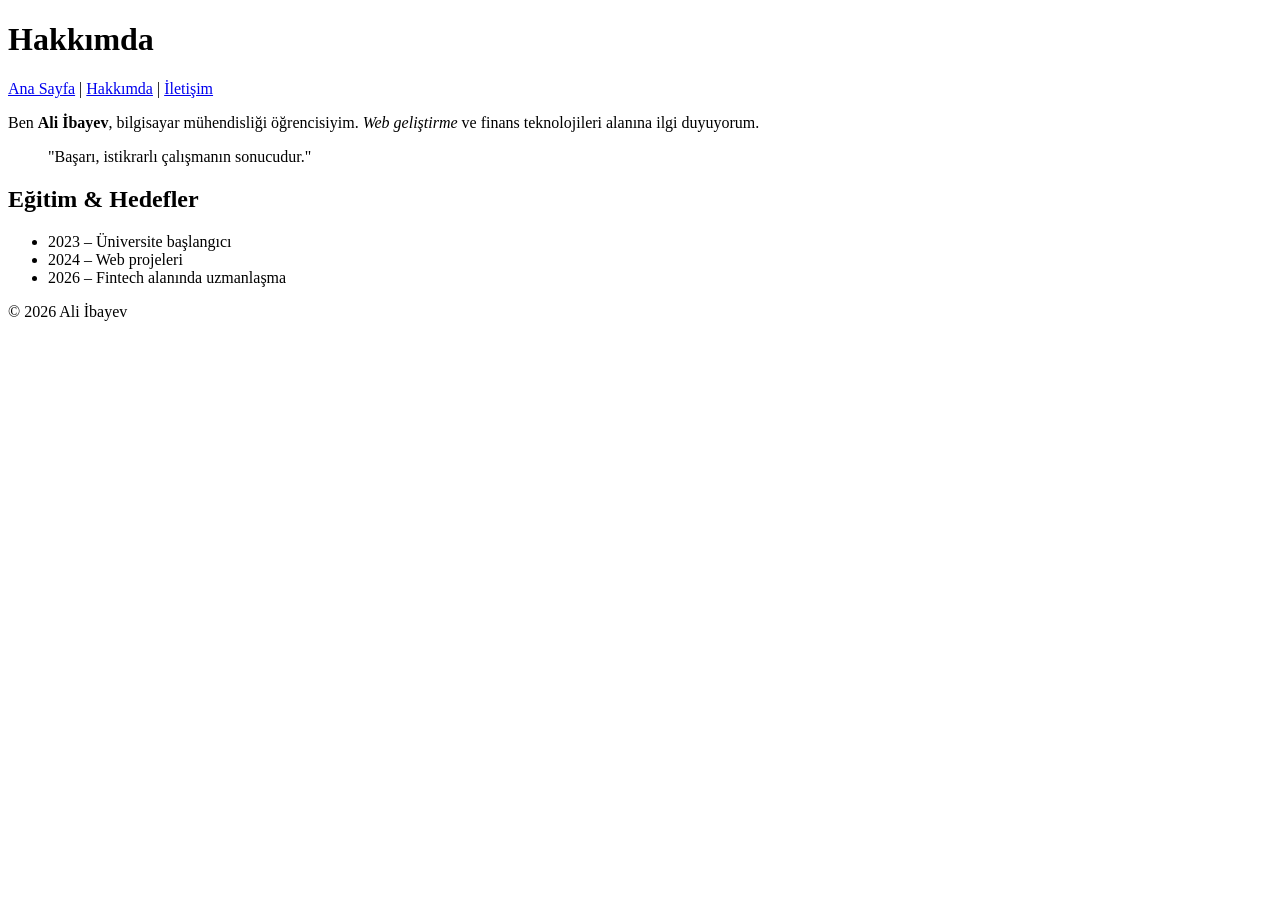
==== about.html @ ab86490a "Add files via upload" ====
<!DOCTYPE html>
<html lang="tr">
<head>
    <meta charset="UTF-8">
    <title>Hakkımda | Ali İbayev</title>
</head>
<body>

<header>
    <h1>Hakkımda</h1>
</header>

<nav>
    <a href="index.html">Ana Sayfa</a> |
    <a href="about.html">Hakkımda</a> |
    <a href="contact.html">İletişim</a>
</nav>

<main>
    <p>Ben <strong>Ali İbayev</strong>, bilgisayar mühendisliği öğrencisiyim.
    <em>Web geliştirme</em> ve finans teknolojileri alanına ilgi duyuyorum.</p>

    <blockquote>
        "Başarı, istikrarlı çalışmanın sonucudur."
    </blockquote>

    <h2>Eğitim & Hedefler</h2>
    <ul>
        <li>2023 – Üniversite başlangıcı</li>
        <li>2024 – Web projeleri</li>
        <li>2026 – Fintech alanında uzmanlaşma</li>
    </ul>
</main>

<footer>
    <p>© 2026 Ali İbayev</p>
</footer>

</body>
</html>
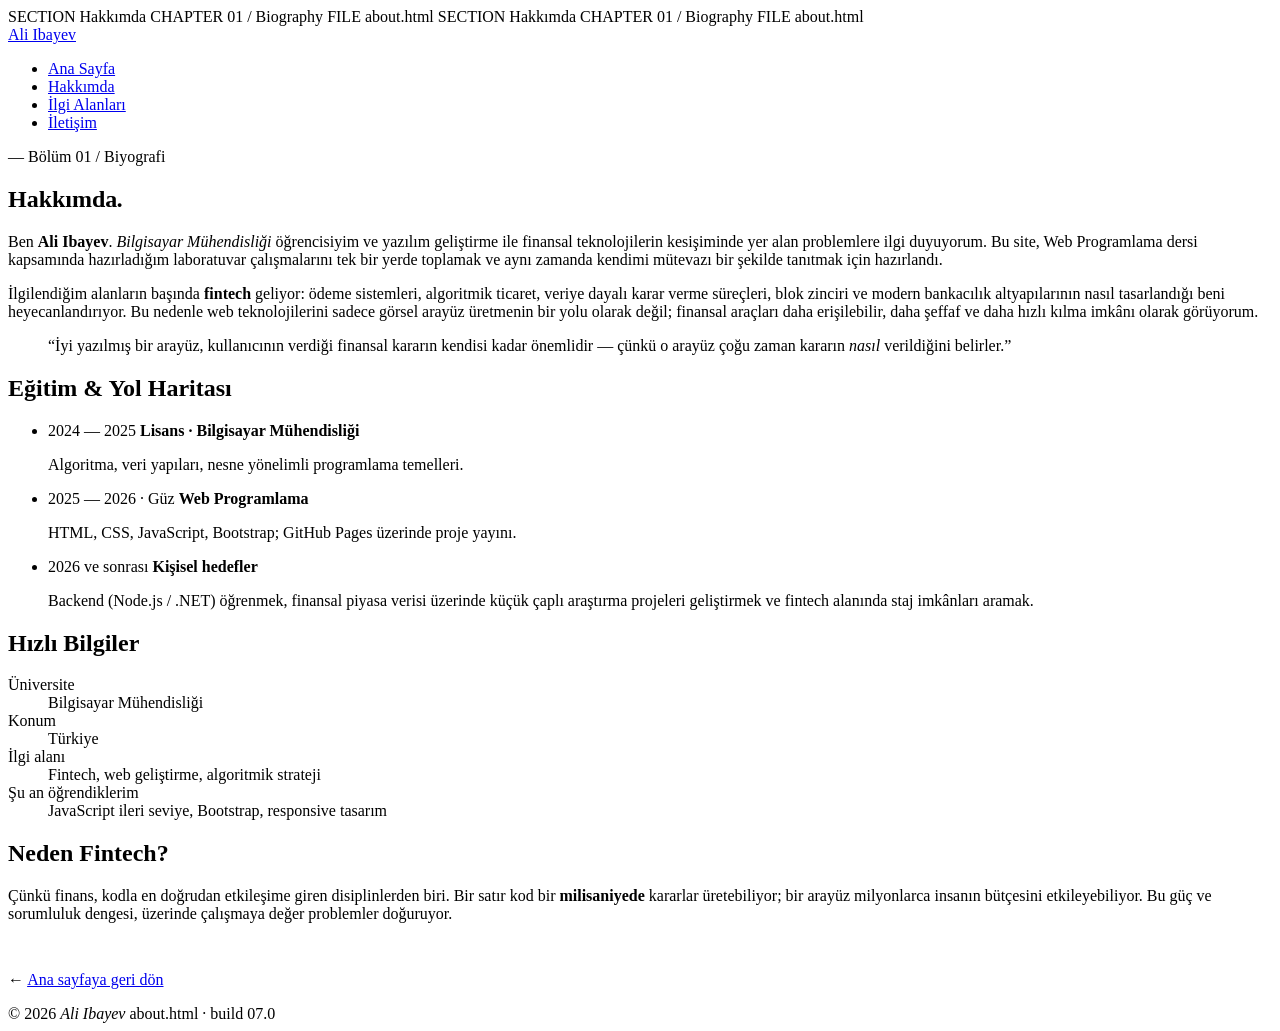
==== commit f8a663a9: "Update about.html" ====
--- a/about.html
+++ b/about.html
@@ -1,40 +1,123 @@
 <!DOCTYPE html>
 <html lang="tr">
 <head>
-    <meta charset="UTF-8">
-    <title>Hakkımda | Ali İbayev</title>
+  <meta charset="UTF-8" />
+  <meta name="viewport" content="width=device-width, initial-scale=1.0" />
+  <title>Hakkımda — Ali Ibayev</title>
+  <link rel="preconnect" href="https://fonts.googleapis.com" />
+  <link rel="preconnect" href="https://fonts.gstatic.com" crossorigin />
+  <link href="https://fonts.googleapis.com/css2?family=Fraunces:ital,opsz,wght@0,9..144,300;0,9..144,400;0,9..144,500;1,9..144,300;1,9..144,400&family=Inter+Tight:wght@300;400;500;600&family=JetBrains+Mono:wght@400;500&display=swap" rel="stylesheet" />
+  <link rel="stylesheet" href="styles/main.css" />
 </head>
 <body>
 
-<header>
-    <h1>Hakkımda</h1>
-</header>
+  <div class="ticker" aria-hidden="true">
+    <div class="ticker-track">
+      <span class="ticker-item"><span class="sym">SECTION</span> Hakkımda</span>
+      <span class="ticker-item"><span class="dot"></span></span>
+      <span class="ticker-item"><span class="sym">CHAPTER</span> 01 / Biography</span>
+      <span class="ticker-item"><span class="dot"></span></span>
+      <span class="ticker-item"><span class="sym">FILE</span> about.html</span>
+      <span class="ticker-item"><span class="dot"></span></span>
+      <span class="ticker-item"><span class="sym">SECTION</span> Hakkımda</span>
+      <span class="ticker-item"><span class="dot"></span></span>
+      <span class="ticker-item"><span class="sym">CHAPTER</span> 01 / Biography</span>
+      <span class="ticker-item"><span class="dot"></span></span>
+      <span class="ticker-item"><span class="sym">FILE</span> about.html</span>
+      <span class="ticker-item"><span class="dot"></span></span>
+    </div>
+  </div>
 
-<nav>
-    <a href="index.html">Ana Sayfa</a> |
-    <a href="about.html">Hakkımda</a> |
-    <a href="contact.html">İletişim</a>
-</nav>
+  <header class="site-nav">
+    <div class="nav-inner">
+      <a href="index.html" class="brand"><span class="brand-mark"></span>Ali Ibayev</a>
+      <nav>
+        <ul class="nav-links">
+          <li><a href="index.html">Ana Sayfa</a></li>
+          <li><a href="about.html">Hakkımda</a></li>
+          <li><a href="interests.html">İlgi Alanları</a></li>
+          <li><a href="contact.html">İletişim</a></li>
+        </ul>
+      </nav>
+    </div>
+  </header>
 
-<main>
-    <p>Ben <strong>Ali İbayev</strong>, bilgisayar mühendisliği öğrencisiyim.
-    <em>Web geliştirme</em> ve finans teknolojileri alanına ilgi duyuyorum.</p>
+  <article class="article">
+    <p class="kicker reveal reveal-1">— Bölüm 01 / Biyografi</p>
+    <h1 class="reveal reveal-2">Hakkımda<em>.</em></h1>
+
+    <p class="reveal reveal-3">
+      Ben <strong>Ali Ibayev</strong>. <em>Bilgisayar Mühendisliği</em> öğrencisiyim ve yazılım
+      geliştirme ile finansal teknolojilerin kesişiminde yer alan problemlere ilgi duyuyorum.
+      Bu site, Web Programlama dersi kapsamında hazırladığım laboratuvar çalışmalarını tek bir
+      yerde toplamak ve aynı zamanda kendimi mütevazı bir şekilde tanıtmak için hazırlandı.
+    </p>
+
+    <p>
+      İlgilendiğim alanların başında <strong>fintech</strong> geliyor: ödeme sistemleri,
+      algoritmik ticaret, veriye dayalı karar verme süreçleri, blok zinciri ve modern bankacılık
+      altyapılarının nasıl tasarlandığı beni heyecanlandırıyor. Bu nedenle web teknolojilerini
+      sadece görsel arayüz üretmenin bir yolu olarak değil; finansal araçları daha erişilebilir,
+      daha şeffaf ve daha hızlı kılma imkânı olarak görüyorum.
+    </p>
 
     <blockquote>
-        "Başarı, istikrarlı çalışmanın sonucudur."
+      “İyi yazılmış bir arayüz, kullanıcının verdiği finansal kararın kendisi kadar
+      önemlidir — çünkü o arayüz çoğu zaman kararın <em>nasıl</em> verildiğini belirler.”
     </blockquote>
 
-    <h2>Eğitim & Hedefler</h2>
-    <ul>
-        <li>2023 – Üniversite başlangıcı</li>
-        <li>2024 – Web projeleri</li>
-        <li>2026 – Fintech alanında uzmanlaşma</li>
+    <h2>Eğitim &amp; Yol Haritası</h2>
+
+    <ul class="timeline">
+      <li>
+        <span class="year">2024 — 2025</span>
+        <strong>Lisans · Bilgisayar Mühendisliği</strong>
+        <p>Algoritma, veri yapıları, nesne yönelimli programlama temelleri.</p>
+      </li>
+      <li>
+        <span class="year">2025 — 2026 · Güz</span>
+        <strong>Web Programlama</strong>
+        <p>HTML, CSS, JavaScript, Bootstrap; GitHub Pages üzerinde proje yayını.</p>
+      </li>
+      <li>
+        <span class="year">2026 ve sonrası</span>
+        <strong>Kişisel hedefler</strong>
+        <p>Backend (Node.js / .NET) öğrenmek, finansal piyasa verisi üzerinde küçük çaplı
+           araştırma projeleri geliştirmek ve fintech alanında staj imkânları aramak.</p>
+      </li>
     </ul>
-</main>
 
-<footer>
-    <p>© 2026 Ali İbayev</p>
-</footer>
+    <h2>Hızlı Bilgiler</h2>
+    <dl>
+      <dt>Üniversite</dt>
+      <dd>Bilgisayar Mühendisliği</dd>
+      <dt>Konum</dt>
+      <dd>Türkiye</dd>
+      <dt>İlgi alanı</dt>
+      <dd>Fintech, web geliştirme, algoritmik strateji</dd>
+      <dt>Şu an öğrendiklerim</dt>
+      <dd>JavaScript ileri seviye, Bootstrap, responsive tasarım</dd>
+    </dl>
+
+    <h2>Neden Fintech?</h2>
+    <p>
+      Çünkü finans, kodla en doğrudan etkileşime giren disiplinlerden biri. Bir satır kod
+      bir <strong>milisaniyede</strong> kararlar üretebiliyor; bir arayüz milyonlarca insanın
+      bütçesini etkileyebiliyor. Bu güç ve sorumluluk dengesi, üzerinde çalışmaya değer
+      problemler doğuruyor.
+    </p>
+
+    <p style="margin-top:3rem;">
+      ← <a href="index.html">Ana sayfaya geri dön</a>
+    </p>
+  </article>
+
+  <footer class="site-footer">
+    <div class="footer-inner">
+      <span class="copy">© 2026 <em>Ali Ibayev</em></span>
+      <span class="copy">about.html · build 07.0</span>
+    </div>
+  </footer>
 
 </body>
-</html>+</html>
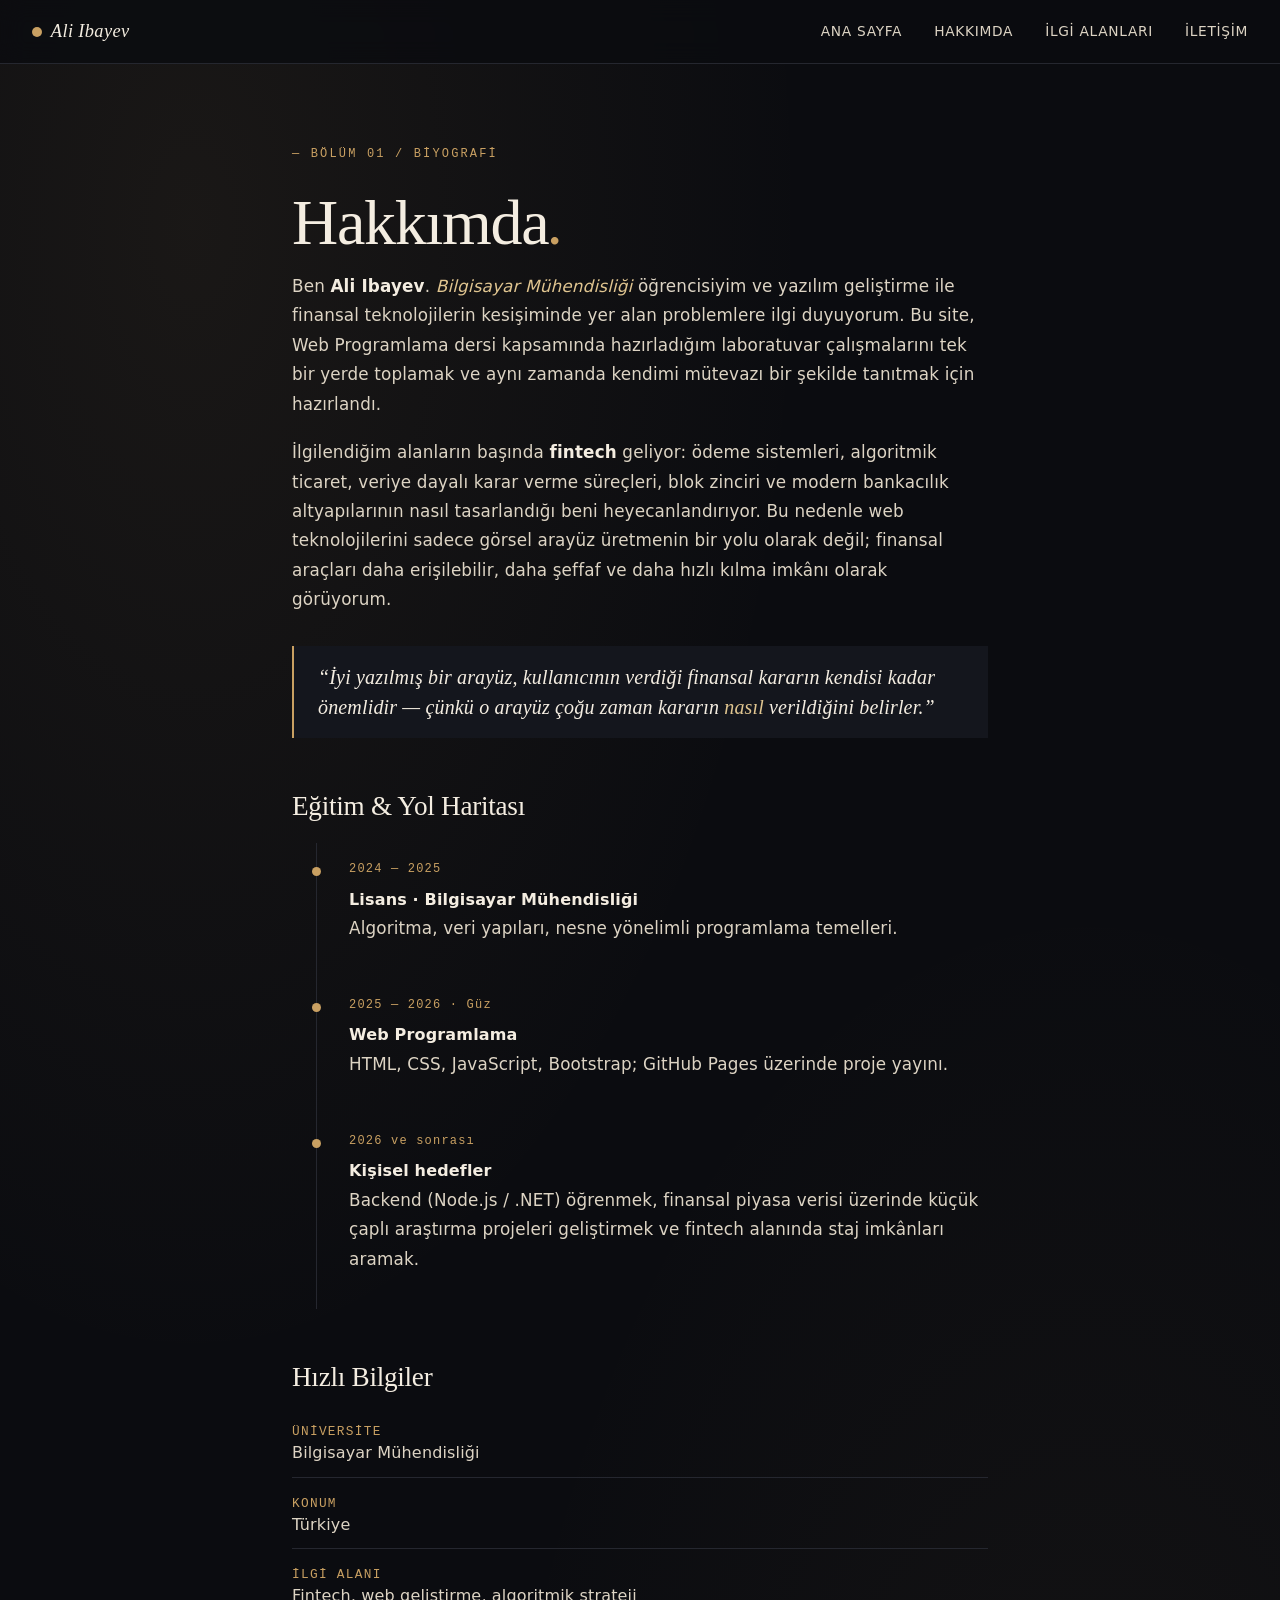
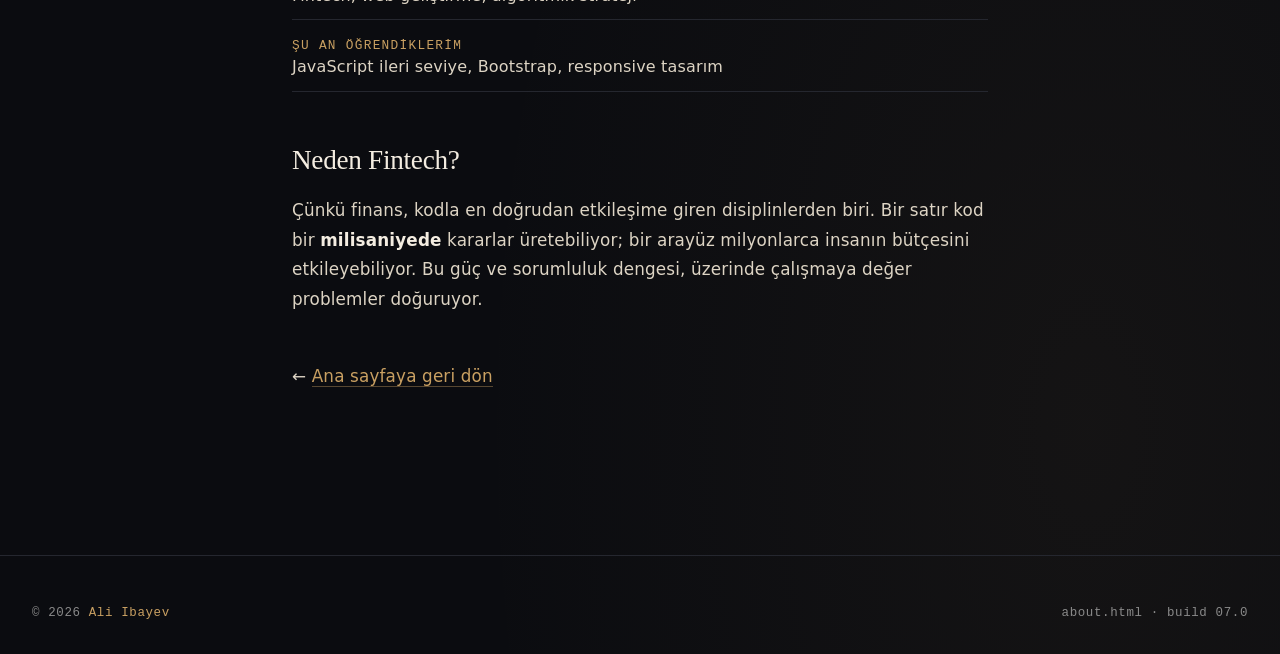
==== commit 7a5dca33: "Add files via upload" ====
--- a/about.html
+++ b/about.html
@@ -10,24 +10,6 @@
   <link rel="stylesheet" href="styles/main.css" />
 </head>
 <body>
-
-  <div class="ticker" aria-hidden="true">
-    <div class="ticker-track">
-      <span class="ticker-item"><span class="sym">SECTION</span> Hakkımda</span>
-      <span class="ticker-item"><span class="dot"></span></span>
-      <span class="ticker-item"><span class="sym">CHAPTER</span> 01 / Biography</span>
-      <span class="ticker-item"><span class="dot"></span></span>
-      <span class="ticker-item"><span class="sym">FILE</span> about.html</span>
-      <span class="ticker-item"><span class="dot"></span></span>
-      <span class="ticker-item"><span class="sym">SECTION</span> Hakkımda</span>
-      <span class="ticker-item"><span class="dot"></span></span>
-      <span class="ticker-item"><span class="sym">CHAPTER</span> 01 / Biography</span>
-      <span class="ticker-item"><span class="dot"></span></span>
-      <span class="ticker-item"><span class="sym">FILE</span> about.html</span>
-      <span class="ticker-item"><span class="dot"></span></span>
-    </div>
-  </div>
-
   <header class="site-nav">
     <div class="nav-inner">
       <a href="index.html" class="brand"><span class="brand-mark"></span>Ali Ibayev</a>
--- a/styles/main.css
+++ b/styles/main.css
@@ -0,0 +1,596 @@
+/* =========================================================
+   Ali Ibayev — Portfolio main stylesheet
+   Editorial / fintech aesthetic — ink + cream + warm amber
+   ========================================================= */
+
+:root {
+  --ink: #0b0c10;
+  --ink-soft: #14161d;
+  --line: #25272f;
+  --paper: #f4ede1;
+  --paper-dim: #ddd4c4;
+  --mute: #8a8a8a;
+  --accent: #c9a062;
+  --accent-soft: #e0c590;
+  --green: #6fae6a;
+  --red: #c46b5a;
+  --radius: 4px;
+  --serif: "Fraunces", "Times New Roman", serif;
+  --sans: "Inter Tight", "Helvetica Neue", system-ui, sans-serif;
+  --mono: "JetBrains Mono", "Courier New", monospace;
+}
+
+* { box-sizing: border-box; margin: 0; padding: 0; }
+
+html { scroll-behavior: smooth; }
+
+body {
+  background: var(--ink);
+  color: var(--paper);
+  font-family: var(--sans);
+  font-size: 16px;
+  line-height: 1.5;
+  letter-spacing: 0.01em;
+  min-height: 100vh;
+  overflow-x: hidden;
+  background-image:
+    radial-gradient(at 15% 10%, rgba(201,160,98,0.08), transparent 40%),
+    radial-gradient(at 85% 90%, rgba(201,160,98,0.05), transparent 40%);
+}
+
+/* ---------- Top ticker (fintech nod) ---------- */
+.ticker {
+  position: fixed;
+  top: 0; left: 0; right: 0;
+  z-index: 100;
+  background: var(--ink);
+  border-bottom: 1px solid var(--line);
+  font-family: var(--mono);
+  font-size: 11px;
+  letter-spacing: 0.08em;
+  overflow: hidden;
+  height: 32px;
+  display: flex;
+  align-items: center;
+}
+.ticker-track {
+  display: inline-flex;
+  white-space: nowrap;
+  animation: tickerScroll 60s linear infinite;
+  padding-left: 100%;
+}
+.ticker-item {
+  display: inline-flex;
+  align-items: center;
+  gap: 0.6rem;
+  padding: 0 1.6rem;
+  color: var(--paper-dim);
+}
+.ticker-item .sym { color: var(--accent); font-weight: 600; }
+.ticker-item .up { color: var(--green); }
+.ticker-item .dn { color: var(--red); }
+.ticker-item .dot {
+  width: 4px; height: 4px;
+  background: var(--mute);
+  border-radius: 50%;
+}
+@keyframes tickerScroll {
+  from { transform: translateX(0); }
+  to   { transform: translateX(-50%); }
+}
+
+/* ---------- Navigation ---------- */
+.site-nav {
+  position: sticky;
+  top: 0;
+  z-index: 90;
+  background: rgba(11,12,16,0.85);
+  backdrop-filter: blur(12px);
+  -webkit-backdrop-filter: blur(12px);
+  border-bottom: 1px solid var(--line);
+}
+.site-nav .nav-inner {
+  max-width: 1280px;
+  margin: 0 auto;
+  padding: 1.1rem 2rem;
+  display: flex;
+  align-items: center;
+  justify-content: space-between;
+}
+.brand {
+  font-family: var(--serif);
+  font-size: 1.15rem;
+  font-style: italic;
+  font-weight: 400;
+  letter-spacing: 0.02em;
+  color: var(--paper);
+  text-decoration: none;
+}
+.brand .brand-mark {
+  display: inline-block;
+  width: 10px; height: 10px;
+  background: var(--accent);
+  border-radius: 50%;
+  margin-right: 0.55rem;
+  vertical-align: middle;
+}
+.nav-links {
+  list-style: none;
+  display: flex;
+  gap: 2rem;
+}
+.nav-links a {
+  color: var(--paper-dim);
+  text-decoration: none;
+  font-size: 0.86rem;
+  letter-spacing: 0.05em;
+  text-transform: uppercase;
+  transition: color 0.2s ease;
+  position: relative;
+}
+.nav-links a:hover { color: var(--accent); }
+.nav-links a::after {
+  content: "";
+  position: absolute;
+  left: 0; bottom: -4px;
+  height: 1px;
+  width: 0;
+  background: var(--accent);
+  transition: width 0.25s ease;
+}
+.nav-links a:hover::after { width: 100%; }
+
+/* ---------- Hero ---------- */
+.hero {
+  max-width: 1280px;
+  margin: 0 auto;
+  padding: 6rem 2rem 4rem;
+  display: grid;
+  grid-template-columns: 1.3fr 1fr;
+  gap: 4rem;
+  align-items: center;
+  position: relative;
+}
+.hero-meta {
+  font-family: var(--mono);
+  font-size: 0.72rem;
+  text-transform: uppercase;
+  letter-spacing: 0.18em;
+  color: var(--mute);
+  margin-bottom: 2rem;
+  display: flex;
+  align-items: center;
+  gap: 0.7rem;
+}
+.hero-meta::before {
+  content: "";
+  display: block;
+  width: 28px; height: 1px;
+  background: var(--accent);
+}
+.hero h1 {
+  font-family: var(--serif);
+  font-weight: 300;
+  font-size: clamp(3rem, 8vw, 6.6rem);
+  line-height: 0.95;
+  letter-spacing: -0.02em;
+  margin-bottom: 1.6rem;
+}
+.hero h1 em {
+  font-style: italic;
+  color: var(--accent);
+  font-weight: 300;
+}
+/* Sade başlık: sans-serif, normal weight */
+.hero h1.hero-title-plain {
+  font-family: var(--sans);
+  font-weight: 500;
+  font-style: normal;
+  font-size: clamp(2.2rem, 5vw, 3.6rem);
+  line-height: 1.1;
+  letter-spacing: -0.01em;
+  color: var(--paper);
+}
+.hero p.lead {
+  font-size: 1.1rem;
+  color: var(--paper-dim);
+  max-width: 38ch;
+  line-height: 1.6;
+  margin-bottom: 2.2rem;
+}
+.hero-cta {
+  display: flex;
+  gap: 1rem;
+  align-items: center;
+}
+.btn {
+  display: inline-flex;
+  align-items: center;
+  gap: 0.6rem;
+  padding: 0.85rem 1.6rem;
+  font-family: var(--sans);
+  font-size: 0.85rem;
+  letter-spacing: 0.05em;
+  text-transform: uppercase;
+  text-decoration: none;
+  border: 1px solid var(--line);
+  color: var(--paper);
+  background: transparent;
+  cursor: pointer;
+  transition: all 0.25s ease;
+}
+.btn:hover { border-color: var(--accent); color: var(--accent); }
+.btn-primary {
+  background: var(--accent);
+  color: var(--ink);
+  border-color: var(--accent);
+  font-weight: 600;
+}
+.btn-primary:hover {
+  background: var(--accent-soft);
+  border-color: var(--accent-soft);
+  color: var(--ink);
+}
+.btn .arrow { transition: transform 0.25s ease; }
+.btn:hover .arrow { transform: translateX(4px); }
+
+/* ---------- Profile photo ---------- */
+.hero-photo {
+  position: relative;
+  aspect-ratio: 3 / 4;
+  max-width: 300px;
+  width: 100%;
+  justify-self: end;
+  overflow: hidden;
+  border: 1px solid var(--line);
+  background: var(--ink-soft);
+}
+.hero-photo img {
+  width: 100%;
+  height: 100%;
+  object-fit: cover;
+  filter: grayscale(20%) contrast(1.05);
+  transition: filter 0.6s ease, transform 0.8s ease;
+}
+.hero-photo:hover img {
+  filter: grayscale(0%) contrast(1.1);
+  transform: scale(1.03);
+}
+.photo-tag {
+  position: absolute;
+  bottom: 1.2rem;
+  left: 1.2rem;
+  background: var(--ink);
+  border: 1px solid var(--accent);
+  padding: 0.45rem 0.8rem;
+  font-family: var(--mono);
+  font-size: 0.7rem;
+  letter-spacing: 0.15em;
+  text-transform: uppercase;
+  color: var(--accent);
+}
+.photo-tag-tr {
+  position: absolute;
+  top: 1.2rem;
+  right: 1.2rem;
+  background: rgba(11,12,16,0.85);
+  padding: 0.4rem 0.7rem;
+  font-family: var(--mono);
+  font-size: 0.65rem;
+  letter-spacing: 0.12em;
+  color: var(--paper-dim);
+}
+
+/* ---------- Section heading ---------- */
+.section {
+  max-width: 1280px;
+  margin: 0 auto;
+  padding: 5rem 2rem;
+  border-top: 1px solid var(--line);
+}
+.section-head {
+  display: flex;
+  align-items: baseline;
+  justify-content: space-between;
+  margin-bottom: 3rem;
+  gap: 2rem;
+  flex-wrap: wrap;
+}
+.section-head .label {
+  font-family: var(--mono);
+  font-size: 0.72rem;
+  letter-spacing: 0.18em;
+  text-transform: uppercase;
+  color: var(--mute);
+}
+.section-head h2 {
+  font-family: var(--serif);
+  font-weight: 300;
+  font-size: clamp(2rem, 5vw, 3.4rem);
+  line-height: 1;
+  letter-spacing: -0.01em;
+  flex: 1;
+  min-width: 280px;
+}
+.section-head h2 em {
+  font-style: italic;
+  color: var(--accent);
+}
+
+/* ---------- Labs grid ---------- */
+.labs {
+  display: grid;
+  grid-template-columns: repeat(auto-fill, minmax(280px, 1fr));
+  gap: 0;
+  border-left: 1px solid var(--line);
+  border-top: 1px solid var(--line);
+}
+.lab-card {
+  border-right: 1px solid var(--line);
+  border-bottom: 1px solid var(--line);
+  padding: 2rem 1.8rem 1.8rem;
+  text-decoration: none;
+  color: var(--paper);
+  position: relative;
+  background: var(--ink);
+  transition: background 0.25s ease;
+  display: flex;
+  flex-direction: column;
+  min-height: 230px;
+}
+.lab-card:hover {
+  background: var(--ink-soft);
+}
+.lab-card .num {
+  font-family: var(--mono);
+  font-size: 0.7rem;
+  color: var(--accent);
+  letter-spacing: 0.15em;
+  margin-bottom: 1.2rem;
+}
+.lab-card h3 {
+  font-family: var(--serif);
+  font-weight: 400;
+  font-size: 1.45rem;
+  letter-spacing: -0.01em;
+  margin-bottom: 0.5rem;
+  line-height: 1.15;
+}
+.lab-card .sub {
+  font-size: 0.85rem;
+  color: var(--mute);
+  margin-bottom: auto;
+}
+.lab-card .tags {
+  display: flex;
+  flex-wrap: wrap;
+  gap: 0.4rem;
+  margin-top: 1.5rem;
+}
+.lab-card .tag {
+  font-family: var(--mono);
+  font-size: 0.65rem;
+  text-transform: uppercase;
+  letter-spacing: 0.1em;
+  padding: 0.25rem 0.55rem;
+  border: 1px solid var(--line);
+  color: var(--paper-dim);
+}
+.lab-card .arrow-icon {
+  position: absolute;
+  top: 1.8rem;
+  right: 1.8rem;
+  width: 18px; height: 18px;
+  display: flex;
+  align-items: center;
+  justify-content: center;
+  color: var(--mute);
+  transition: color 0.25s ease, transform 0.25s ease;
+}
+.lab-card:hover .arrow-icon {
+  color: var(--accent);
+  transform: translate(3px, -3px);
+}
+
+/* ---------- About / quick info row ---------- */
+.info-grid {
+  display: grid;
+  grid-template-columns: repeat(auto-fit, minmax(220px, 1fr));
+  border: 1px solid var(--line);
+  border-bottom: none;
+}
+.info-cell {
+  padding: 1.6rem 1.4rem;
+  border-bottom: 1px solid var(--line);
+  border-right: 1px solid var(--line);
+}
+.info-cell:last-child { border-right: none; }
+.info-cell .k {
+  font-family: var(--mono);
+  font-size: 0.7rem;
+  letter-spacing: 0.15em;
+  text-transform: uppercase;
+  color: var(--mute);
+  margin-bottom: 0.5rem;
+}
+.info-cell .v {
+  font-family: var(--serif);
+  font-size: 1.15rem;
+  color: var(--paper);
+}
+
+/* ---------- Article-style content (about / interests / contact) ---------- */
+.article {
+  max-width: 760px;
+  margin: 0 auto;
+  padding: 5rem 2rem;
+}
+.article h1 {
+  font-family: var(--serif);
+  font-weight: 300;
+  font-size: clamp(2.4rem, 6vw, 4rem);
+  line-height: 1.05;
+  letter-spacing: -0.02em;
+  margin-bottom: 1rem;
+}
+.article h1 em { font-style: italic; color: var(--accent); }
+.article .kicker {
+  font-family: var(--mono);
+  font-size: 0.75rem;
+  letter-spacing: 0.18em;
+  text-transform: uppercase;
+  color: var(--accent);
+  margin-bottom: 1.5rem;
+}
+.article h2 {
+  font-family: var(--serif);
+  font-weight: 400;
+  font-size: 1.7rem;
+  margin: 3rem 0 1rem;
+  letter-spacing: -0.01em;
+}
+.article p {
+  font-size: 1.05rem;
+  line-height: 1.75;
+  color: var(--paper-dim);
+  margin-bottom: 1.2rem;
+}
+.article strong { color: var(--paper); font-weight: 600; }
+.article em { color: var(--accent-soft); font-style: italic; }
+.article a { color: var(--accent); text-decoration: none; border-bottom: 1px solid rgba(201,160,98,0.4); }
+.article a:hover { border-bottom-color: var(--accent); }
+.article blockquote {
+  border-left: 2px solid var(--accent);
+  padding: 1rem 1.5rem;
+  margin: 2rem 0;
+  font-family: var(--serif);
+  font-style: italic;
+  font-size: 1.25rem;
+  color: var(--paper);
+  background: var(--ink-soft);
+}
+.article ul, .article ol {
+  margin: 1rem 0 1.5rem 1.5rem;
+  color: var(--paper-dim);
+  line-height: 1.8;
+}
+.article ul li::marker { color: var(--accent); }
+.article ol li::marker { color: var(--accent); font-family: var(--mono); font-size: 0.85rem; }
+.article dl { margin: 1.5rem 0; }
+.article dt {
+  font-family: var(--mono);
+  font-size: 0.8rem;
+  letter-spacing: 0.1em;
+  text-transform: uppercase;
+  color: var(--accent);
+  margin-top: 1rem;
+}
+.article dd {
+  margin-left: 0;
+  padding-bottom: 0.7rem;
+  border-bottom: 1px solid var(--line);
+  color: var(--paper-dim);
+}
+
+/* ---------- Timeline ---------- */
+.timeline {
+  list-style: none;
+  margin: 2rem 0;
+  padding: 0;
+  border-left: 1px solid var(--line);
+}
+.timeline li {
+  padding: 1rem 0 1rem 2rem;
+  position: relative;
+}
+.timeline li::before {
+  content: "";
+  position: absolute;
+  left: -5px; top: 1.5rem;
+  width: 9px; height: 9px;
+  background: var(--accent);
+  border-radius: 50%;
+}
+.timeline .year {
+  font-family: var(--mono);
+  font-size: 0.75rem;
+  color: var(--accent);
+  letter-spacing: 0.1em;
+  display: block;
+  margin-bottom: 0.3rem;
+}
+
+/* ---------- Contact list ---------- */
+.contact-list {
+  list-style: none;
+  margin: 2rem 0;
+  padding: 0;
+}
+.contact-list li {
+  padding: 1.1rem 0;
+  border-bottom: 1px solid var(--line);
+  display: flex;
+  align-items: center;
+  justify-content: space-between;
+  gap: 1rem;
+}
+.contact-list .k {
+  font-family: var(--mono);
+  font-size: 0.75rem;
+  letter-spacing: 0.12em;
+  text-transform: uppercase;
+  color: var(--mute);
+}
+.contact-list .v { color: var(--paper); }
+.contact-list a { color: var(--accent); text-decoration: none; }
+
+/* ---------- Footer ---------- */
+.site-footer {
+  border-top: 1px solid var(--line);
+  padding: 3rem 2rem 2rem;
+  margin-top: 4rem;
+}
+.footer-inner {
+  max-width: 1280px;
+  margin: 0 auto;
+  display: flex;
+  align-items: center;
+  justify-content: space-between;
+  flex-wrap: wrap;
+  gap: 1rem;
+}
+.footer-inner .copy {
+  font-family: var(--mono);
+  font-size: 0.78rem;
+  color: var(--mute);
+  letter-spacing: 0.05em;
+}
+.footer-inner .copy em { color: var(--accent); font-style: normal; }
+
+/* ---------- Reveal on load ---------- */
+.reveal {
+  opacity: 0;
+  transform: translateY(20px);
+  animation: revealUp 0.9s ease forwards;
+}
+.reveal-1 { animation-delay: 0.05s; }
+.reveal-2 { animation-delay: 0.18s; }
+.reveal-3 { animation-delay: 0.32s; }
+.reveal-4 { animation-delay: 0.46s; }
+@keyframes revealUp {
+  to { opacity: 1; transform: translateY(0); }
+}
+
+/* ---------- Responsive ---------- */
+@media (max-width: 880px) {
+  .hero { grid-template-columns: 1fr; gap: 2.5rem; padding-top: 4rem; }
+  .hero-photo { max-width: 360px; }
+  .site-nav .nav-inner { padding: 1rem; }
+  .nav-links { gap: 1.2rem; }
+  .section, .article { padding: 3.5rem 1.2rem; }
+  .hero { padding-left: 1.2rem; padding-right: 1.2rem; }
+}
+@media (max-width: 600px) {
+  .nav-links a { font-size: 0.75rem; }
+  .brand { font-size: 1rem; }
+}
